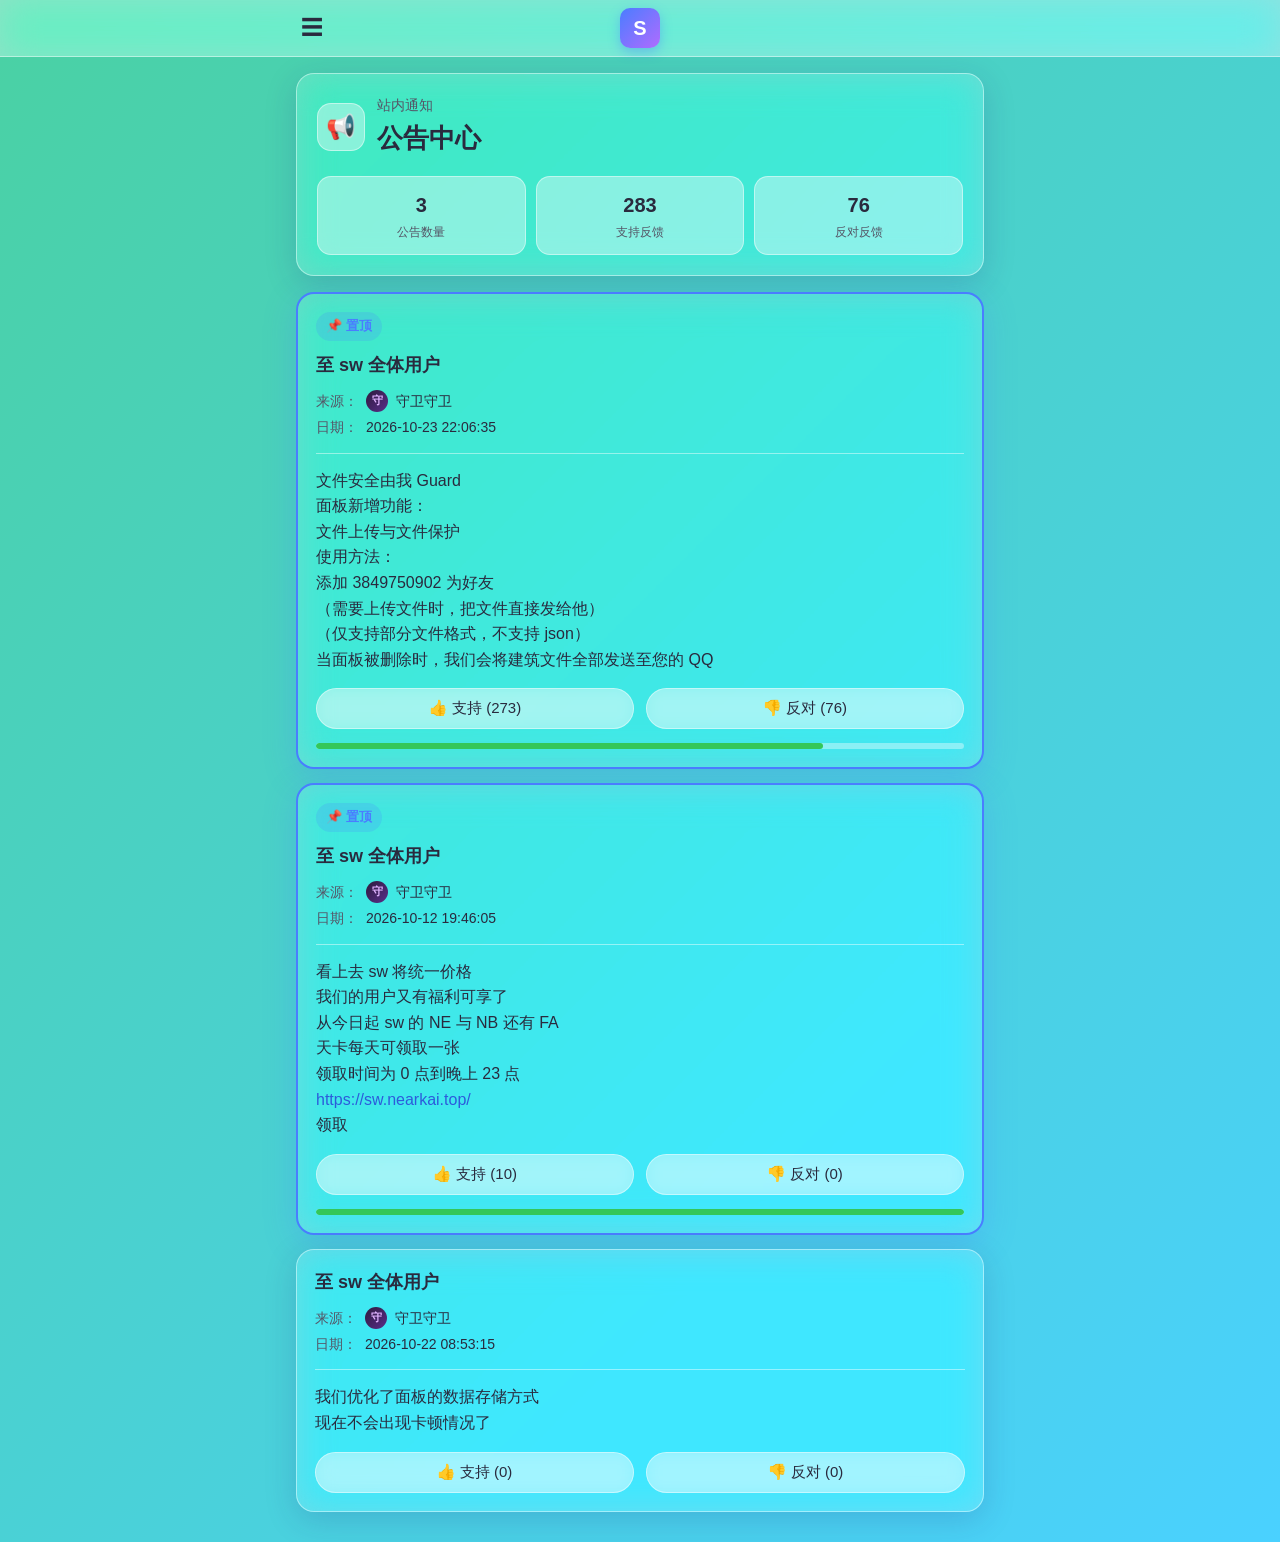
==== index.html @ 2fdbb3f0 "初始化公告网站：前台展示页 + 后台管理页（毛玻璃风格）" ====
<!DOCTYPE html>
<html lang="zh-CN">
<head>
  <meta charset="UTF-8" />
  <meta name="viewport" content="width=device-width, initial-scale=1.0" />
  <title>公告中心</title>
  <link rel="stylesheet" href="styles.css" />
</head>
<body>
  <!-- 顶部栏 -->
  <header class="topbar">
    <div class="topbar-inner">
      <button class="menu-btn" aria-label="菜单">☰</button>
      <div class="logo-badge">S</div>
      <div class="topbar-spacer"></div>
    </div>
  </header>

  <main class="container">
    <!-- 统计卡片 -->
    <section class="stats-card">
      <div class="stats-header">
        <div class="stats-icon">📢</div>
        <div>
          <div class="stats-title">站内通知</div>
          <div class="stats-main">公告中心</div>
        </div>
      </div>
      <div class="stats-grid">
        <div class="stat-item">
          <div class="stat-value" id="statCount">0</div>
          <div class="stat-label">公告数量</div>
        </div>
        <div class="stat-item">
          <div class="stat-value" id="statSupport">0</div>
          <div class="stat-label">支持反馈</div>
        </div>
        <div class="stat-item">
          <div class="stat-value" id="statOppose">0</div>
          <div class="stat-label">反对反馈</div>
        </div>
      </div>
    </section>

    <!-- 公告列表 -->
    <section id="announcementList"></section>

    <!-- 空状态 -->
    <div class="empty" id="emptyState" hidden>
      <div class="empty-icon">📭</div>
      <p>暂无公告</p>
    </div>
  </main>

  <div class="toast" id="toast"></div>

  <script src="app.js"></script>
  <script>
    // 渲染公告展示页
    renderPublicPage();
  </script>
</body>
</html>
---- styles.css ----
/* ===== 基础重置 ===== */
* {
  margin: 0;
  padding: 0;
  box-sizing: border-box;
}

:root {
  /* 毛玻璃设计令牌 */
  --glass-surface: rgba(255, 255, 255, 0.22);
  --glass-surface-strong: rgba(255, 255, 255, 0.38);
  --glass-border: rgba(255, 255, 255, 0.45);
  --glass-blur: 18px;
  --glass-shadow: 0 8px 32px rgba(31, 38, 135, 0.18);

  /* 文字（在浅玻璃上用深色保证可读） */
  --text: #1a1a2e;
  --text-secondary: #555566;
  --text-on-glass: #2a2a3e;

  /* 主题色 */
  --primary: #4a7dff;
  --primary-light: rgba(74, 125, 255, 0.18);
  --success: #34c759;
  --danger: #ff3b30;
  --radius: 18px;
}

html,
body {
  min-height: 100%;
}

body {
  font-family: -apple-system, BlinkMacSystemFont, "PingFang SC",
    "Microsoft YaHei", "Helvetica Neue", Arial, sans-serif;
  color: var(--text);
  line-height: 1.6;
  -webkit-font-smoothing: antialiased;
  overflow-x: hidden;

  /* 彩色动态渐变背景 */
  background: linear-gradient(-45deg, #ff6b9d, #c06bff, #6b8dff, #4ad1ff, #4ad1a3);
  background-size: 400% 400%;
  animation: gradientShift 18s ease infinite;
}

@keyframes gradientShift {
  0% {
    background-position: 0% 50%;
  }
  50% {
    background-position: 100% 50%;
  }
  100% {
    background-position: 0% 50%;
  }
}

a {
  color: #2d5bdb;
  text-decoration: none;
}

/* ===== 通用毛玻璃类 ===== */
.glass {
  background: var(--glass-surface);
  backdrop-filter: blur(var(--glass-blur)) saturate(160%);
  -webkit-backdrop-filter: blur(var(--glass-blur)) saturate(160%);
  border: 1px solid var(--glass-border);
  box-shadow: var(--glass-shadow);
}

/* ===== 顶部栏 ===== */
.topbar {
  position: sticky;
  top: 0;
  z-index: 100;
  background: var(--glass-surface-strong);
  backdrop-filter: blur(var(--glass-blur)) saturate(160%);
  -webkit-backdrop-filter: blur(var(--glass-blur)) saturate(160%);
  border-bottom: 1px solid var(--glass-border);
}

.topbar-inner {
  display: flex;
  align-items: center;
  justify-content: space-between;
  height: 56px;
  padding: 0 16px;
  max-width: 720px;
  margin: 0 auto;
}

.menu-btn {
  background: none;
  border: none;
  font-size: 22px;
  cursor: pointer;
  color: var(--text-on-glass);
  width: 32px;
}

.logo-badge {
  width: 40px;
  height: 40px;
  border-radius: 10px;
  background: linear-gradient(135deg, #4a7dff, #b06bff);
  color: #fff;
  font-weight: 700;
  font-size: 20px;
  display: flex;
  align-items: center;
  justify-content: center;
  box-shadow: 0 4px 12px rgba(74, 125, 255, 0.4);
}

.topbar-spacer {
  width: 32px;
}

/* ===== 主容器 ===== */
.container {
  max-width: 720px;
  margin: 0 auto;
  padding: 16px;
}

/* ===== 统计卡片 ===== */
.stats-card {
  background: var(--glass-surface);
  backdrop-filter: blur(var(--glass-blur)) saturate(160%);
  -webkit-backdrop-filter: blur(var(--glass-blur)) saturate(160%);
  border: 1px solid var(--glass-border);
  box-shadow: var(--glass-shadow);
  border-radius: var(--radius);
  padding: 20px;
  margin-bottom: 16px;
}

.stats-header {
  display: flex;
  align-items: center;
  gap: 12px;
  margin-bottom: 16px;
}

.stats-icon {
  width: 48px;
  height: 48px;
  border-radius: 14px;
  background: var(--glass-surface-strong);
  border: 1px solid var(--glass-border);
  color: var(--primary);
  display: flex;
  align-items: center;
  justify-content: center;
  font-size: 24px;
}

.stats-title {
  font-size: 14px;
  color: var(--text-secondary);
  margin-bottom: 2px;
}

.stats-main {
  font-size: 26px;
  font-weight: 700;
  color: var(--text-on-glass);
}

.stats-grid {
  display: grid;
  grid-template-columns: repeat(3, 1fr);
  gap: 10px;
}

.stat-item {
  background: var(--glass-surface-strong);
  border: 1px solid var(--glass-border);
  border-radius: 14px;
  padding: 12px 8px;
  text-align: center;
}

.stat-value {
  font-size: 20px;
  font-weight: 700;
  margin-bottom: 2px;
  color: var(--text-on-glass);
}

.stat-label {
  font-size: 12px;
  color: var(--text-secondary);
}

/* ===== 公告卡片 ===== */
.announcement-card {
  background: var(--glass-surface);
  backdrop-filter: blur(var(--glass-blur)) saturate(160%);
  -webkit-backdrop-filter: blur(var(--glass-blur)) saturate(160%);
  border: 1px solid var(--glass-border);
  box-shadow: var(--glass-shadow);
  border-radius: var(--radius);
  padding: 18px;
  margin-bottom: 14px;
  transition: transform 0.15s ease;
}

.announcement-card.pinned {
  border: 2px solid var(--primary);
  box-shadow: 0 8px 32px rgba(74, 125, 255, 0.25);
}

.pinned-badge {
  display: inline-flex;
  align-items: center;
  gap: 4px;
  background: var(--primary-light);
  color: var(--primary);
  font-size: 13px;
  font-weight: 600;
  padding: 4px 10px;
  border-radius: 999px;
  margin-bottom: 10px;
}

.announcement-title {
  font-size: 18px;
  font-weight: 700;
  margin-bottom: 10px;
  color: var(--text-on-glass);
}

.meta {
  display: flex;
  align-items: center;
  gap: 8px;
  margin-bottom: 4px;
  font-size: 14px;
  color: var(--text-secondary);
}

.avatar {
  width: 22px;
  height: 22px;
  border-radius: 50%;
  background: linear-gradient(135deg, #2d1b3d, #5a2d8a);
  display: inline-flex;
  align-items: center;
  justify-content: center;
  font-size: 11px;
  color: #e0b3ff;
  font-weight: 700;
}

.meta strong {
  color: var(--text-on-glass);
  font-weight: 500;
}

.divider {
  height: 1px;
  background: var(--glass-border);
  margin: 14px 0;
}

.announcement-content {
  font-size: 16px;
  color: var(--text-on-glass);
  white-space: pre-wrap;
  word-break: break-word;
}

/* ===== 反馈区 ===== */
.feedback-bar {
  display: flex;
  gap: 12px;
  margin-top: 16px;
}

.feedback-btn {
  flex: 1;
  display: flex;
  align-items: center;
  justify-content: center;
  gap: 6px;
  padding: 10px;
  border-radius: 999px;
  border: 1px solid var(--glass-border);
  background: var(--glass-surface-strong);
  backdrop-filter: blur(8px);
  -webkit-backdrop-filter: blur(8px);
  font-size: 15px;
  cursor: pointer;
  transition: all 0.15s ease;
  color: var(--text-on-glass);
}

.feedback-btn:hover {
  background: var(--glass-surface);
}

.feedback-btn.support.active {
  background: rgba(52, 199, 89, 0.25);
  border-color: var(--success);
  color: #1a7a35;
}

.feedback-btn.oppose.active {
  background: rgba(255, 59, 48, 0.25);
  border-color: var(--danger);
  color: #b02a22;
}

/* 支持率进度条 */
.progress-bar {
  height: 6px;
  background: var(--glass-surface-strong);
  border-radius: 999px;
  margin-top: 14px;
  overflow: hidden;
}

.progress-fill {
  height: 100%;
  background: var(--success);
  border-radius: 999px;
  transition: width 0.3s ease;
}

/* ===== 空状态 ===== */
.empty {
  text-align: center;
  padding: 60px 20px;
  color: var(--text-on-glass);
}

.empty-icon {
  font-size: 48px;
  margin-bottom: 12px;
}

/* ===== 后台管理 ===== */
.admin-header {
  display: flex;
  align-items: center;
  justify-content: space-between;
  margin-bottom: 16px;
}

.admin-header h1 {
  font-size: 22px;
  color: #fff;
  text-shadow: 0 2px 8px rgba(0, 0, 0, 0.2);
}

.back-link {
  font-size: 14px;
  color: #fff;
  text-shadow: 0 1px 4px rgba(0, 0, 0, 0.2);
}

.admin-card {
  background: var(--glass-surface);
  backdrop-filter: blur(var(--glass-blur)) saturate(160%);
  -webkit-backdrop-filter: blur(var(--glass-blur)) saturate(160%);
  border: 1px solid var(--glass-border);
  box-shadow: var(--glass-shadow);
  border-radius: var(--radius);
  padding: 20px;
  margin-bottom: 16px;
}

.admin-card h2 {
  font-size: 16px;
  margin-bottom: 14px;
  color: var(--text-on-glass);
}

.form-group {
  margin-bottom: 14px;
}

.form-group label {
  display: block;
  font-size: 14px;
  margin-bottom: 6px;
  color: var(--text-on-glass);
}

.form-group input,
.form-group textarea {
  width: 100%;
  padding: 10px 12px;
  border: 1px solid var(--glass-border);
  border-radius: 10px;
  font-size: 15px;
  font-family: inherit;
  outline: none;
  background: var(--glass-surface-strong);
  color: var(--text-on-glass);
  transition: border-color 0.15s;
}

.form-group input::placeholder,
.form-group textarea::placeholder {
  color: rgba(0, 0, 0, 0.35);
}

.form-group input:focus,
.form-group textarea:focus {
  border-color: var(--primary);
}

.form-group textarea {
  resize: vertical;
  min-height: 100px;
}

.form-row {
  display: flex;
  gap: 12px;
}

.form-row .form-group {
  flex: 1;
}

.checkbox-row {
  display: flex;
  align-items: center;
  gap: 8px;
  font-size: 14px;
  color: var(--text-on-glass);
}

.checkbox-row input {
  width: 18px;
  height: 18px;
}

.btn {
  padding: 10px 18px;
  border: none;
  border-radius: 10px;
  font-size: 15px;
  font-weight: 600;
  cursor: pointer;
  transition: opacity 0.15s;
}

.btn-primary {
  background: linear-gradient(135deg, #4a7dff, #b06bff);
  color: #fff;
  box-shadow: 0 4px 14px rgba(74, 125, 255, 0.4);
}

.btn-danger {
  background: var(--danger);
  color: #fff;
  padding: 6px 12px;
  font-size: 13px;
}

.btn:hover {
  opacity: 0.9;
}

/* 后台公告列表 */
.admin-list-item {
  display: flex;
  align-items: flex-start;
  justify-content: space-between;
  gap: 12px;
  padding: 14px;
  border: 1px solid var(--glass-border);
  border-radius: 12px;
  margin-bottom: 10px;
  background: var(--glass-surface-strong);
}

.admin-list-info {
  flex: 1;
  min-width: 0;
}

.admin-list-title {
  font-weight: 600;
  font-size: 15px;
  margin-bottom: 4px;
  display: flex;
  align-items: center;
  gap: 6px;
  color: var(--text-on-glass);
}

.admin-list-meta {
  font-size: 12px;
  color: var(--text-secondary);
}

.tag-pill {
  display: inline-block;
  font-size: 11px;
  padding: 1px 8px;
  border-radius: 999px;
  background: var(--primary-light);
  color: var(--primary);
}

/* ===== 登录页（后台密码） ===== */
.login-wrap {
  min-height: 100vh;
  min-height: 100dvh;
  display: flex;
  align-items: flex-start;
  justify-content: center;
  padding: 8vh 16px 200px;
  overflow-y: auto;
  -webkit-overflow-scrolling: touch;
  position: relative;
  z-index: 1;
}

.login-card {
  width: 100%;
  max-width: 360px;
  background: var(--glass-surface);
  backdrop-filter: blur(var(--glass-blur)) saturate(160%);
  -webkit-backdrop-filter: blur(var(--glass-blur)) saturate(160%);
  border: 1px solid var(--glass-border);
  box-shadow: var(--glass-shadow);
  border-radius: var(--radius);
  padding: 28px 22px 22px;
  position: relative;
  z-index: 2;
}

.login-card .logo-badge {
  margin: 0 auto 12px;
}

.login-card h1 {
  text-align: center;
  font-size: 20px;
  margin-bottom: 4px;
  color: #fff;
  text-shadow: 0 2px 8px rgba(0, 0, 0, 0.2);
}

.login-card p {
  text-align: center;
  font-size: 13px;
  color: rgba(255, 255, 255, 0.85);
  margin-bottom: 18px;
}

.login-card .form-group input {
  text-align: center;
  font-size: 18px;
  letter-spacing: 4px;
  min-height: 48px;
}

.login-card .btn {
  width: 100%;
  margin-top: 12px;
  min-height: 48px;
  font-size: 16px;
  touch-action: manipulation;
}

.login-error {
  color: #ffd1cc;
  font-size: 13px;
  text-align: center;
  margin-top: 10px;
  min-height: 18px;
}

/* ===== Toast 提示 ===== */
.toast {
  position: fixed;
  bottom: 30px;
  left: 50%;
  transform: translateX(-50%) translateY(20px);
  background: rgba(0, 0, 0, 0.75);
  color: #fff;
  padding: 10px 20px;
  border-radius: 999px;
  font-size: 14px;
  opacity: 0;
  pointer-events: none;
  transition: all 0.25s ease;
  z-index: 200;
}

.toast.show {
  opacity: 1;
  transform: translateX(-50%) translateY(0);
}

/* ===== 响应式 ===== */
@media (max-width: 480px) {
  .stats-grid {
    grid-template-columns: 1fr;
  }
  .form-row {
    flex-direction: column;
    gap: 0;
  }
}
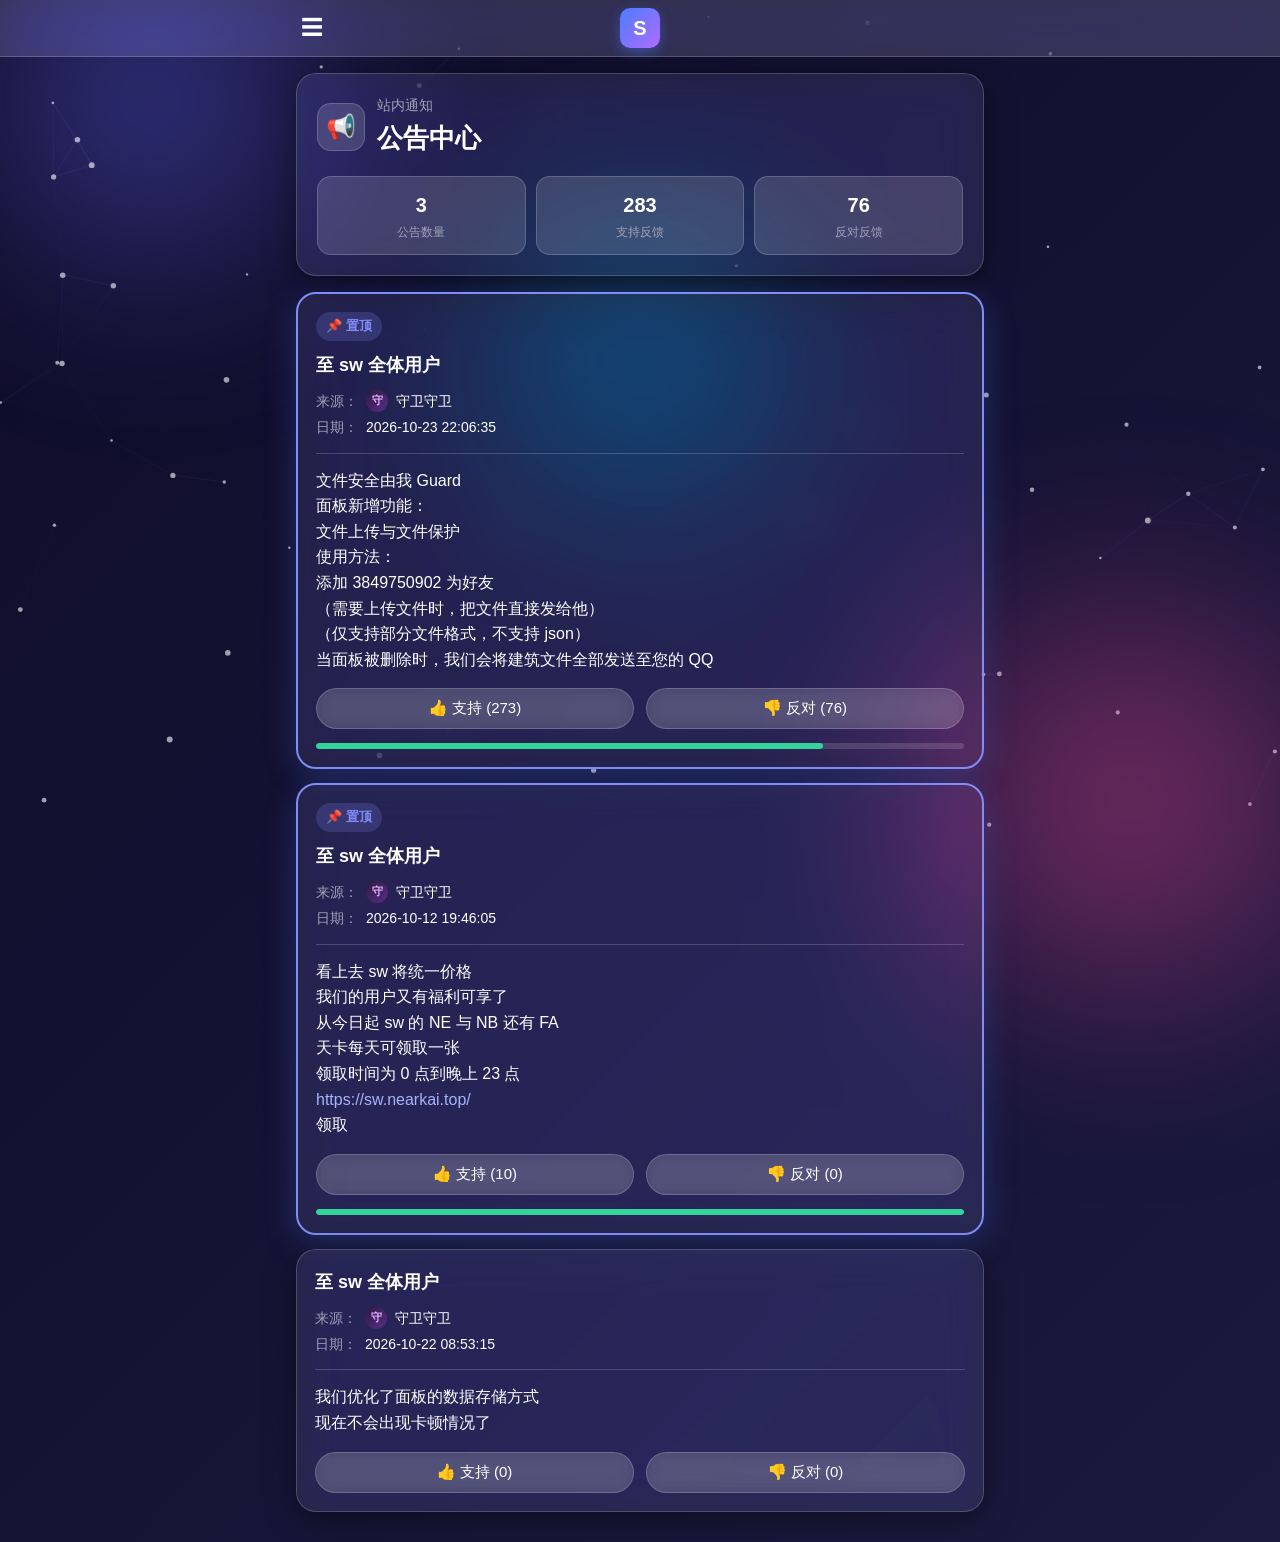
==== commit 4a91520f: "升级：深色高级感+粒子网格背景+图形验证码" ====
--- a/index.html
+++ b/index.html
@@ -56,7 +56,7 @@
 
   <script src="app.js"></script>
   <script>
-    // 渲染公告展示页
+    initParticleBackground();
     renderPublicPage();
   </script>
 </body>
--- a/styles.css
+++ b/styles.css
@@ -5,25 +5,30 @@
   box-sizing: border-box;
 }
 
+/* 确保 hidden 属性生效，不被 display:flex 等覆盖 */
+[hidden] {
+  display: none !important;
+}
+
 :root {
-  /* 毛玻璃设计令牌 */
-  --glass-surface: rgba(255, 255, 255, 0.22);
-  --glass-surface-strong: rgba(255, 255, 255, 0.38);
-  --glass-border: rgba(255, 255, 255, 0.45);
-  --glass-blur: 18px;
-  --glass-shadow: 0 8px 32px rgba(31, 38, 135, 0.18);
-
-  /* 文字（在浅玻璃上用深色保证可读） */
-  --text: #1a1a2e;
-  --text-secondary: #555566;
-  --text-on-glass: #2a2a3e;
+  /* 毛玻璃设计令牌（深色高级版） */
+  --glass-surface: rgba(255, 255, 255, 0.08);
+  --glass-surface-strong: rgba(255, 255, 255, 0.14);
+  --glass-border: rgba(255, 255, 255, 0.18);
+  --glass-blur: 20px;
+  --glass-shadow: 0 8px 32px rgba(0, 0, 0, 0.4);
+
+  /* 文字（深色背景上用浅色） */
+  --text: #f0f0f5;
+  --text-secondary: #a0a0b8;
+  --text-on-glass: #ffffff;
 
   /* 主题色 */
-  --primary: #4a7dff;
-  --primary-light: rgba(74, 125, 255, 0.18);
-  --success: #34c759;
-  --danger: #ff3b30;
-  --radius: 18px;
+  --primary: #818cf8;
+  --primary-light: rgba(129, 140, 248, 0.2);
+  --success: #34d399;
+  --danger: #f87171;
+  --radius: 20px;
 }
 
 html,
@@ -39,26 +44,98 @@
   -webkit-font-smoothing: antialiased;
   overflow-x: hidden;
 
-  /* 彩色动态渐变背景 */
-  background: linear-gradient(-45deg, #ff6b9d, #c06bff, #6b8dff, #4ad1ff, #4ad1a3);
+  /* 深色高级渐变底色 */
+  background: linear-gradient(135deg, #0f0c29, #1a1a3e, #24243e, #1a1a3e, #0f0c29);
   background-size: 400% 400%;
-  animation: gradientShift 18s ease infinite;
+  animation: gradientShift 20s ease infinite;
+}
+
+/* 动态光斑 */
+body::before,
+body::after {
+  content: "";
+  position: fixed;
+  border-radius: 50%;
+  filter: blur(80px);
+  opacity: 0.5;
+  z-index: 0;
+  pointer-events: none;
+}
+
+body::before {
+  width: 500px;
+  height: 500px;
+  background: radial-gradient(circle, #6366f1, transparent 70%);
+  top: -150px;
+  left: -100px;
+  animation: float1 18s ease-in-out infinite;
+}
+
+body::after {
+  width: 600px;
+  height: 600px;
+  background: radial-gradient(circle, #ec4899, transparent 70%);
+  bottom: -200px;
+  right: -150px;
+  animation: float2 22s ease-in-out infinite;
+}
+
+/* 第三个光斑，增加层次 */
+.bg-orb {
+  position: fixed;
+  width: 400px;
+  height: 400px;
+  border-radius: 50%;
+  filter: blur(90px);
+  opacity: 0.4;
+  z-index: 0;
+  pointer-events: none;
+  background: radial-gradient(circle, #06b6d4, transparent 70%);
+  top: 40%;
+  left: 50%;
+  transform: translate(-50%, -50%);
+  animation: float3 25s ease-in-out infinite;
 }
 
 @keyframes gradientShift {
-  0% {
-    background-position: 0% 50%;
-  }
-  50% {
-    background-position: 100% 50%;
-  }
-  100% {
-    background-position: 0% 50%;
-  }
+  0%, 100% { background-position: 0% 50%; }
+  50% { background-position: 100% 50%; }
+}
+
+@keyframes float1 {
+  0%, 100% { transform: translate(0, 0) scale(1); }
+  50% { transform: translate(100px, 80px) scale(1.2); }
+}
+
+@keyframes float2 {
+  0%, 100% { transform: translate(0, 0) scale(1); }
+  50% { transform: translate(-80px, -100px) scale(1.15); }
+}
+
+@keyframes float3 {
+  0%, 100% { transform: translate(-50%, -50%) scale(1); }
+  50% { transform: translate(-30%, -70%) scale(1.3); }
+}
+
+/* 粒子画布背景 */
+.bg-canvas {
+  position: fixed;
+  top: 0;
+  left: 0;
+  width: 100%;
+  height: 100%;
+  z-index: 0;
+  pointer-events: none;
+}
+
+/* 内容层高于背景 */
+.topbar, .container, .login-wrap {
+  position: relative;
+  z-index: 1;
 }
 
 a {
-  color: #2d5bdb;
+  color: #a5b4fc;
   text-decoration: none;
 }
 
@@ -304,15 +381,15 @@
 }
 
 .feedback-btn.support.active {
-  background: rgba(52, 199, 89, 0.25);
+  background: rgba(52, 211, 153, 0.2);
   border-color: var(--success);
-  color: #1a7a35;
+  color: #6ee7b7;
 }
 
 .feedback-btn.oppose.active {
-  background: rgba(255, 59, 48, 0.25);
+  background: rgba(248, 113, 113, 0.2);
   border-color: var(--danger);
-  color: #b02a22;
+  color: #fca5a5;
 }
 
 /* 支持率进度条 */
@@ -407,7 +484,7 @@
 
 .form-group input::placeholder,
 .form-group textarea::placeholder {
-  color: rgba(0, 0, 0, 0.35);
+  color: rgba(255, 255, 255, 0.4);
 }
 
 .form-group input:focus,
@@ -529,14 +606,48 @@
   width: 100%;
   max-width: 360px;
   background: var(--glass-surface);
-  backdrop-filter: blur(var(--glass-blur)) saturate(160%);
-  -webkit-backdrop-filter: blur(var(--glass-blur)) saturate(160%);
-  border: 1px solid var(--glass-border);
-  box-shadow: var(--glass-shadow);
+  backdrop-filter: blur(var(--glass-blur)) saturate(180%);
+  -webkit-backdrop-filter: blur(var(--glass-blur)) saturate(180%);
+  border: 1px solid var(--glass-border);
+  box-shadow: 0 8px 32px rgba(0, 0, 0, 0.5), inset 0 1px 0 rgba(255, 255, 255, 0.1);
   border-radius: var(--radius);
-  padding: 28px 22px 22px;
+  padding: 32px 24px 24px;
   position: relative;
   z-index: 2;
+  animation: cardFloat 6s ease-in-out infinite;
+}
+
+@keyframes cardFloat {
+  0%, 100% { transform: translateY(0); }
+  50% { transform: translateY(-6px); }
+}
+
+/* 验证码区域 */
+.captcha-row {
+  display: flex;
+  gap: 10px;
+  align-items: center;
+}
+
+.captcha-row .form-group {
+  flex: 1;
+  margin-bottom: 0;
+}
+
+.captcha-canvas {
+  height: 48px;
+  border-radius: 10px;
+  border: 1px solid var(--glass-border);
+  background: rgba(0, 0, 0, 0.3);
+  cursor: pointer;
+  flex-shrink: 0;
+}
+
+.captcha-tip {
+  font-size: 11px;
+  color: var(--text-secondary);
+  text-align: center;
+  margin-top: 6px;
 }
 
 .login-card .logo-badge {
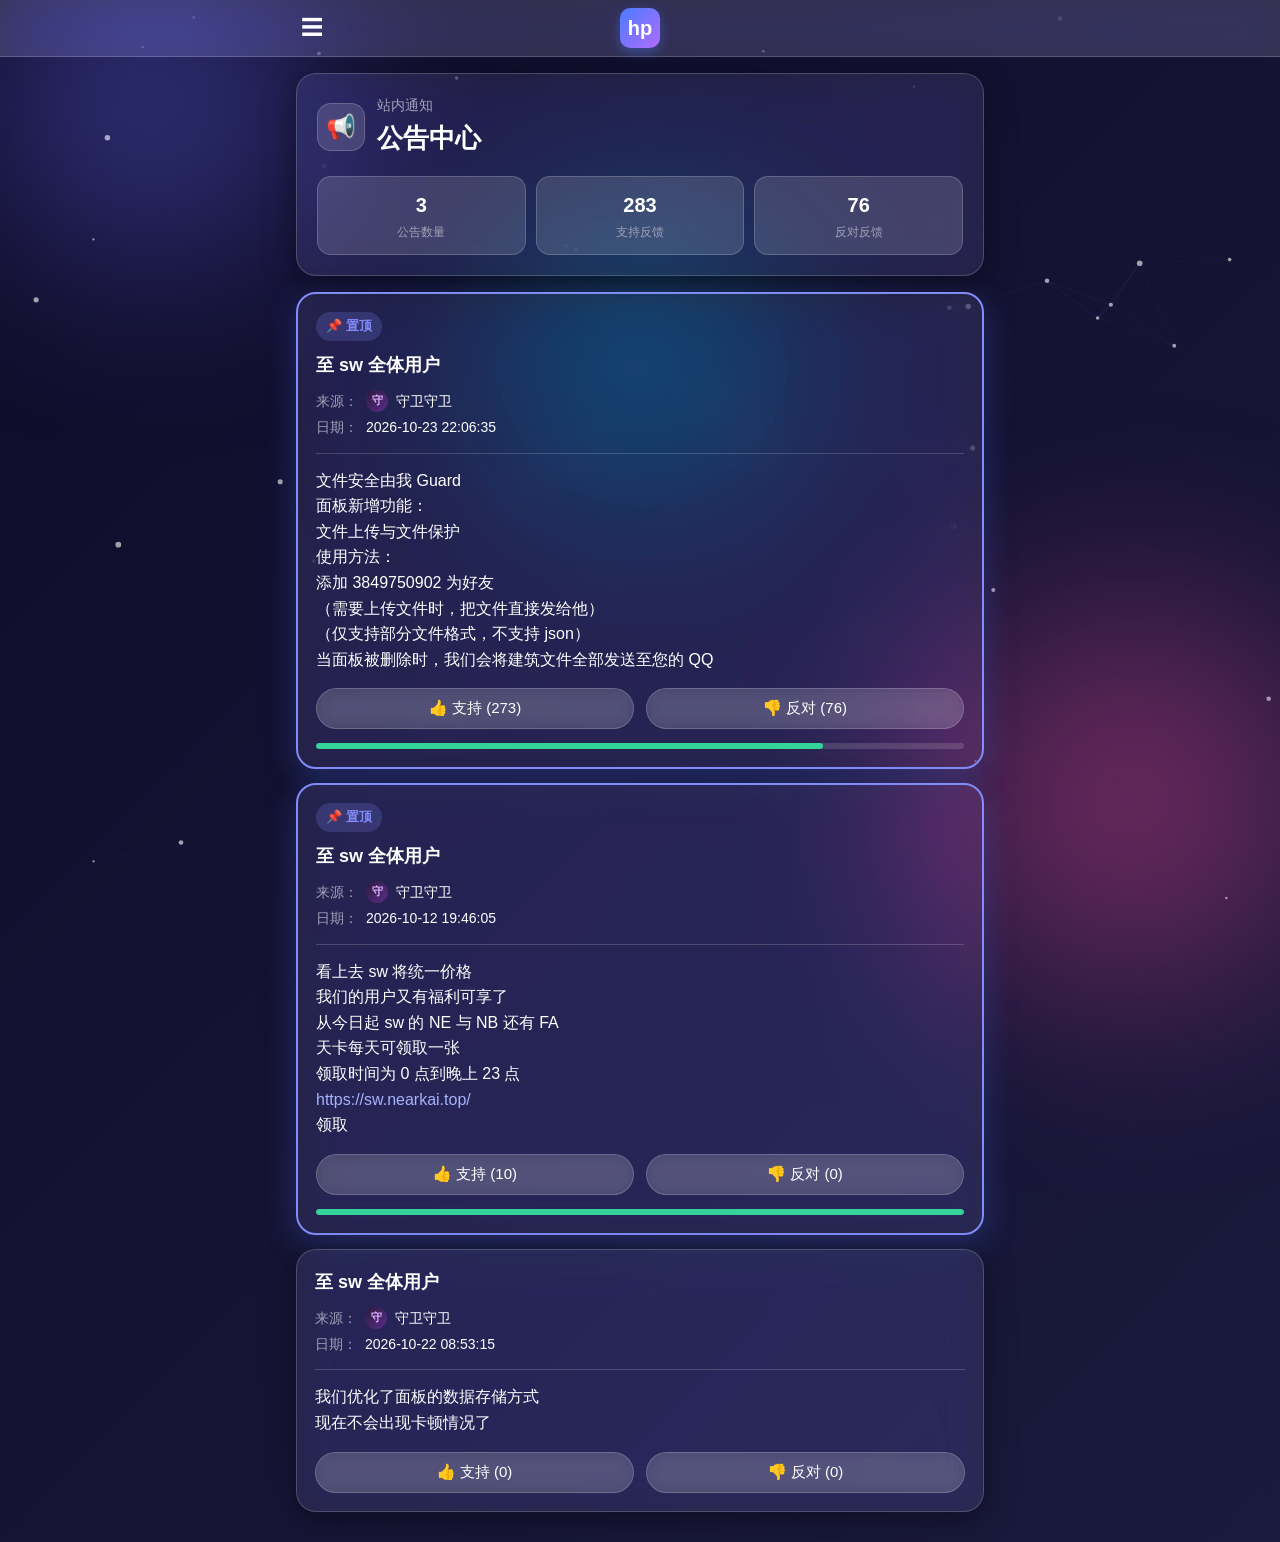
==== commit 89aca389: "Logo改hp+标题占位符+后台支持率反对率" ====
--- a/index.html
+++ b/index.html
@@ -11,7 +11,7 @@
   <header class="topbar">
     <div class="topbar-inner">
       <button class="menu-btn" aria-label="菜单">☰</button>
-      <div class="logo-badge">S</div>
+      <div class="logo-badge">hp</div>
       <div class="topbar-spacer"></div>
     </div>
   </header>
--- a/styles.css
+++ b/styles.css
@@ -577,6 +577,62 @@
 .admin-list-meta {
   font-size: 12px;
   color: var(--text-secondary);
+  margin-bottom: 8px;
+}
+
+/* 支持率/反对率 */
+.admin-rate {
+  display: flex;
+  gap: 8px;
+  flex-wrap: wrap;
+  align-items: center;
+  margin-bottom: 8px;
+}
+
+.rate-box {
+  display: inline-flex;
+  align-items: center;
+  gap: 4px;
+  font-size: 12px;
+  padding: 2px 8px;
+  border-radius: 999px;
+  border: 1px solid var(--glass-border);
+  background: var(--glass-surface-strong);
+}
+
+.rate-box.support {
+  color: #6ee7b7;
+  border-color: rgba(52, 211, 153, 0.4);
+}
+
+.rate-box.oppose {
+  color: #fca5a5;
+  border-color: rgba(248, 113, 113, 0.4);
+}
+
+.rate-box em {
+  font-style: normal;
+  font-weight: 700;
+  font-size: 13px;
+}
+
+.rate-total {
+  font-size: 11px;
+  color: var(--text-secondary);
+}
+
+.rate-bar {
+  height: 5px;
+  background: rgba(248, 113, 113, 0.3);
+  border-radius: 999px;
+  overflow: hidden;
+}
+
+.rate-fill {
+  height: 100%;
+  background: var(--success);
+  border-radius: 999px;
+  transition: width 0.3s ease;
 }
 
 .tag-pill {
